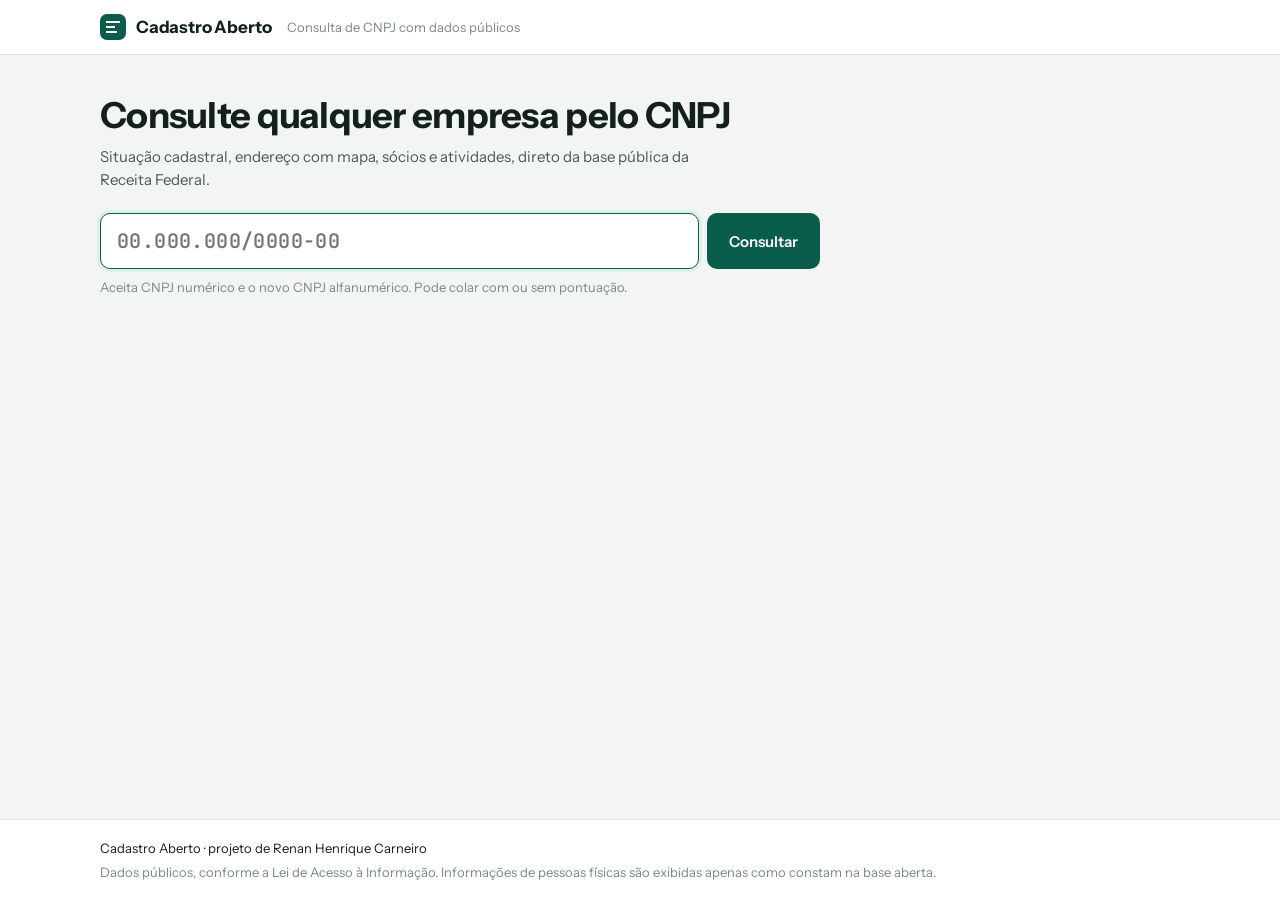
==== index.html @ edea8dd0 "Primeira versão do Cadastro Aberto" ====
<!doctype html>
<html lang="pt-BR">
<head>
  <meta charset="utf-8">
  <meta name="viewport" content="width=device-width, initial-scale=1, viewport-fit=cover">
  <title>Cadastro Aberto</title>
  <meta name="description" content="Consulta gratuita de CNPJ com dados públicos da Receita Federal: situação cadastral, endereço com mapa, sócios, atividades e exportação.">
  <meta name="author" content="Renan Henrique Carneiro">
  <link rel="icon" href="data:image/svg+xml,%3Csvg xmlns='http://www.w3.org/2000/svg' viewBox='0 0 32 32'%3E%3Crect width='32' height='32' rx='7' fill='%230B5D4B'/%3E%3Cpath d='M9 11h14M9 16h9M9 21h11' stroke='%23fff' stroke-width='2.4' stroke-linecap='round'/%3E%3C/svg%3E">
  <link rel="preconnect" href="https://fonts.googleapis.com">
  <link rel="preconnect" href="https://fonts.gstatic.com" crossorigin>
  <link rel="stylesheet" href="https://fonts.googleapis.com/css2?family=Instrument+Sans:wght@400;500;600;700&family=JetBrains+Mono:wght@400;600&display=swap">
  <link rel="stylesheet" href="assets/styles.css">
</head>
<body>
  <header class="topbar">
    <div class="wrap topbar-inner">
      <a class="brand" href="./" aria-label="Cadastro Aberto, início">
        <span class="brand-mark" aria-hidden="true"></span>
        <span class="brand-name">Cadastro Aberto</span>
      </a>
      <span class="brand-tag">Consulta de CNPJ com dados públicos</span>
    </div>
  </header>

  <main class="wrap">
    <section class="search" aria-labelledby="search-title">
      <h1 id="search-title">Consulte qualquer empresa pelo CNPJ</h1>
      <p class="lede">Situação cadastral, endereço com mapa, sócios e atividades, direto da base pública da Receita Federal.</p>

      <form id="form" class="search-form" novalidate>
        <label for="cnpj" class="sr-only">CNPJ</label>
        <input id="cnpj" name="cnpj" inputmode="text" autocomplete="off" spellcheck="false"
               placeholder="00.000.000/0000-00" maxlength="18" aria-describedby="hint">
        <button type="submit" id="btn-buscar">Consultar</button>
      </form>
      <p id="hint" class="hint">Aceita CNPJ numérico e o novo CNPJ alfanumérico. Pode colar com ou sem pontuação.</p>

      <div id="history" class="history" hidden>
        <span class="history-label">Consultas recentes</span>
        <div id="history-list" class="history-list"></div>
      </div>
    </section>

    <div id="status" class="status" role="status" aria-live="polite" hidden></div>

    <article id="result" class="result" hidden>
      <header class="company">
        <div class="company-main">
          <div class="chips">
            <span id="r-situacao" class="chip"></span>
            <span id="r-tipo" class="chip chip-quiet"></span>
            <span id="r-mei" class="chip chip-quiet" hidden>MEI</span>
            <span id="r-simples" class="chip chip-quiet" hidden>Simples Nacional</span>
          </div>
          <h2 id="r-razao" class="company-name"></h2>
          <p id="r-fantasia" class="company-alias"></p>
          <p class="company-cnpj">
            <span id="r-cnpj" class="mono"></span>
            <button type="button" class="link-btn" data-copy="cnpj">Copiar</button>
          </p>
        </div>
        <div class="actions" role="group" aria-label="Exportar">
          <button type="button" id="btn-print" class="btn-ghost">Imprimir cartão</button>
          <button type="button" id="btn-xlsx" class="btn-ghost">Excel</button>
          <button type="button" id="btn-csv" class="btn-ghost">CSV</button>
          <button type="button" id="btn-json" class="btn-ghost">Copiar JSON</button>
        </div>
      </header>

      <div class="grid">
        <section class="panel" aria-labelledby="h-cad">
          <h3 id="h-cad">Dados cadastrais</h3>
          <dl id="r-cadastro" class="facts"></dl>
        </section>

        <section class="panel" aria-labelledby="h-end">
          <h3 id="h-end">Endereço</h3>
          <address id="r-endereco" class="address"></address>
          <div class="map-actions">
            <a id="r-maps" class="btn-small" target="_blank" rel="noopener">Abrir no Google Maps</a>
            <a id="r-rota" class="btn-small" target="_blank" rel="noopener">Traçar rota até aqui</a>
            <button type="button" class="btn-small" data-copy="endereco">Copiar endereço</button>
          </div>
          <div class="map-frame">
            <iframe id="r-mapa" title="Mapa do endereço da empresa" loading="lazy" referrerpolicy="no-referrer-when-downgrade"></iframe>
          </div>
          <h4>Contato</h4>
          <dl id="r-contato" class="facts facts-compact"></dl>
        </section>

        <section class="panel panel-wide" aria-labelledby="h-cnae">
          <h3 id="h-cnae">Atividades econômicas (CNAE)</h3>
          <div id="r-cnae-principal" class="cnae-main"></div>
          <details id="r-cnae-sec-wrap">
            <summary id="r-cnae-sec-title">Atividades secundárias</summary>
            <ul id="r-cnae-sec" class="cnae-list"></ul>
          </details>
        </section>

        <section class="panel panel-wide" aria-labelledby="h-qsa">
          <h3 id="h-qsa">Quadro de sócios e administradores</h3>
          <div class="table-wrap">
            <table class="qsa">
              <thead><tr><th scope="col">Nome</th><th scope="col">Qualificação</th><th scope="col">Entrada</th><th scope="col">Faixa etária</th></tr></thead>
              <tbody id="r-qsa"></tbody>
            </table>
          </div>
          <p id="r-qsa-vazio" class="muted" hidden>Nenhum sócio informado na base pública para este CNPJ.</p>
        </section>
      </div>

      <p class="source">Fonte: dados abertos do CNPJ (Receita Federal), via <span id="r-fonte"></span>. Consultado em <span id="r-quando"></span>.</p>
    </article>
  </main>

  <footer class="footer">
    <div class="wrap footer-inner">
      <span>Cadastro Aberto · projeto de Renan Henrique Carneiro</span>
      <span class="muted">Dados públicos, conforme a Lei de Acesso à Informação. Informações de pessoas físicas são exibidas apenas como constam na base aberta.</span>
    </div>
  </footer>

  <!-- Cartão para impressão (preenchido via JS) -->
  <section id="print-card" class="print-card" aria-hidden="true"></section>

  <script src="assets/vendor/xlsx.full.min.js" defer></script>
  <script src="assets/app.js" defer></script>
</body>
</html>
---- assets/styles.css ----
/* Cadastro Aberto — Renan Henrique Carneiro */
:root {
  --ground: #F3F5F4;
  --surface: #FFFFFF;
  --surface-2: #EEF2F0;
  --ink: #13201C;
  --ink-2: #4A5A55;
  --ink-3: #7A8984;
  --line: #DCE3E0;
  --accent: #0B5D4B;
  --accent-ink: #FFFFFF;
  --accent-soft: #DDEFE8;
  --ok: #1E7D45;       --ok-bg: #E2F3E8;
  --warn: #9A6200;     --warn-bg: #FBF0D9;
  --bad: #B42318;      --bad-bg: #FBE4E1;
  --focus: #2F7DE1;
  --radius: 10px;
  --shadow: 0 1px 2px rgb(19 32 28 / .06), 0 4px 16px rgb(19 32 28 / .05);
  --font: "Instrument Sans", "Segoe UI", system-ui, -apple-system, sans-serif;
  --mono: "JetBrains Mono", ui-monospace, "Cascadia Mono", Consolas, monospace;
  color-scheme: light;
}
@media (prefers-color-scheme: dark) {
  :root:not([data-theme="light"]) {
    --ground: #0E1513; --surface: #151E1B; --surface-2: #1B2622;
    --ink: #E7EEEB; --ink-2: #A9B8B2; --ink-3: #7F8F89; --line: #26332F;
    --accent: #3FB894; --accent-ink: #06231B; --accent-soft: #173A30;
    --ok: #5CCB8A; --ok-bg: #173226; --warn: #E8B04B; --warn-bg: #3A2C12; --bad: #F08A7E; --bad-bg: #3D1C18;
    --shadow: 0 1px 2px rgb(0 0 0 / .4);
    color-scheme: dark;
  }
}
:root[data-theme="dark"] {
  --ground: #0E1513; --surface: #151E1B; --surface-2: #1B2622;
  --ink: #E7EEEB; --ink-2: #A9B8B2; --ink-3: #7F8F89; --line: #26332F;
  --accent: #3FB894; --accent-ink: #06231B; --accent-soft: #173A30;
  --ok: #5CCB8A; --ok-bg: #173226; --warn: #E8B04B; --warn-bg: #3A2C12; --bad: #F08A7E; --bad-bg: #3D1C18;
  --shadow: 0 1px 2px rgb(0 0 0 / .4);
  color-scheme: dark;
}

* { box-sizing: border-box; }
html, body { margin: 0; }
body {
  background: var(--ground);
  color: var(--ink);
  font: 15px/1.55 var(--font);
  -webkit-font-smoothing: antialiased;
  min-height: 100vh;
  display: flex; flex-direction: column;
}
[hidden] { display: none !important; }
.wrap { width: 100%; max-width: 1120px; margin-inline: auto; padding-inline: 20px; }
.mono { font-family: var(--mono); font-variant-numeric: tabular-nums; }
.muted { color: var(--ink-3); }
.sr-only { position: absolute; width: 1px; height: 1px; overflow: hidden; clip: rect(0 0 0 0); white-space: nowrap; }
:focus-visible { outline: 2px solid var(--focus); outline-offset: 2px; border-radius: 4px; }
a { color: var(--accent); }

/* topo */
.topbar { border-bottom: 1px solid var(--line); background: var(--surface); }
.topbar-inner { display: flex; align-items: center; gap: 16px; padding-block: 14px; flex-wrap: wrap; }
.brand { display: flex; align-items: center; gap: 10px; text-decoration: none; color: var(--ink); }
.brand-mark {
  width: 26px; height: 26px; border-radius: 7px; background: var(--accent);
  background-image: linear-gradient(var(--accent-ink), var(--accent-ink)), linear-gradient(var(--accent-ink), var(--accent-ink)), linear-gradient(var(--accent-ink), var(--accent-ink));
  background-size: 14px 2.4px, 9px 2.4px, 11px 2.4px;
  background-position: 6px 7px, 6px 12px, 6px 17px;
  background-repeat: no-repeat;
}
.brand-name { font-weight: 700; letter-spacing: -.01em; font-size: 17px; }
.brand-tag { color: var(--ink-3); font-size: 13px; }

/* busca */
.search { padding-block: 40px 20px; max-width: 720px; }
.search h1 { font-size: clamp(26px, 4vw, 36px); line-height: 1.15; letter-spacing: -.02em; margin: 0 0 8px; text-wrap: balance; }
.lede { color: var(--ink-2); margin: 0 0 22px; max-width: 60ch; }
.search-form { display: flex; gap: 8px; flex-wrap: wrap; }
.search-form input {
  flex: 1 1 260px; min-width: 0;
  font: 600 20px/1 var(--mono); letter-spacing: .02em;
  padding: 14px 16px; border-radius: var(--radius);
  border: 1.5px solid var(--line); background: var(--surface); color: var(--ink);
}
.search-form input:focus { border-color: var(--accent); outline: none; box-shadow: 0 0 0 3px var(--accent-soft); }
.search-form input[aria-invalid="true"] { border-color: var(--bad); }
.search-form button, .btn-ghost, .btn-small {
  font: 600 15px/1 var(--font); cursor: pointer; border-radius: var(--radius);
}
.search-form button {
  padding: 14px 22px; border: 0; background: var(--accent); color: var(--accent-ink);
}
.search-form button:hover { filter: brightness(1.08); }
.search-form button:disabled { opacity: .6; cursor: progress; }
.hint { color: var(--ink-3); font-size: 13px; margin: 8px 0 0; }

.history { margin-top: 18px; display: flex; gap: 10px; align-items: baseline; flex-wrap: wrap; }
.history-label { font-size: 12px; text-transform: uppercase; letter-spacing: .06em; color: var(--ink-3); }
.history-list { display: flex; gap: 6px; flex-wrap: wrap; }
.history-list button {
  border: 1px solid var(--line); background: var(--surface); color: var(--ink-2);
  border-radius: 999px; padding: 5px 12px; font: 500 13px/1.2 var(--font); cursor: pointer;
  max-width: 260px; overflow: hidden; text-overflow: ellipsis; white-space: nowrap;
}
.history-list button:hover { border-color: var(--accent); color: var(--ink); }

/* status */
.status { padding: 14px 16px; border-radius: var(--radius); margin-bottom: 20px; background: var(--surface); border: 1px solid var(--line); }
.status.error { background: var(--bad-bg); border-color: transparent; color: var(--bad); }
.status.loading::before {
  content: ""; display: inline-block; width: 14px; height: 14px; margin-right: 10px; vertical-align: -2px;
  border: 2px solid var(--line); border-top-color: var(--accent); border-radius: 50%; animation: spin .8s linear infinite;
}
@keyframes spin { to { transform: rotate(360deg); } }
@media (prefers-reduced-motion: reduce) { .status.loading::before { animation: none; } }

/* resultado */
.result { padding-bottom: 40px; }
.company {
  display: flex; gap: 20px; justify-content: space-between; align-items: flex-start; flex-wrap: wrap;
  background: var(--surface); border: 1px solid var(--line); border-radius: 14px; padding: 22px 24px; box-shadow: var(--shadow);
}
.company-main { flex: 1 1 420px; min-width: 0; }
.chips { display: flex; gap: 6px; flex-wrap: wrap; margin-bottom: 10px; }
.chip {
  display: inline-flex; align-items: center; gap: 6px;
  font: 600 12px/1 var(--font); letter-spacing: .04em; text-transform: uppercase;
  padding: 6px 10px; border-radius: 999px; background: var(--surface-2); color: var(--ink-2);
}
.chip.ok { background: var(--ok-bg); color: var(--ok); }
.chip.warn { background: var(--warn-bg); color: var(--warn); }
.chip.bad { background: var(--bad-bg); color: var(--bad); }
.chip.ok::before, .chip.warn::before, .chip.bad::before { content: ""; width: 7px; height: 7px; border-radius: 50%; background: currentColor; }
.company-name { font-size: clamp(20px, 3vw, 28px); line-height: 1.2; margin: 0; letter-spacing: -.015em; text-wrap: balance; overflow-wrap: anywhere; }
.company-alias { color: var(--ink-2); margin: 4px 0 0; }
.company-cnpj { margin: 10px 0 0; display: flex; gap: 10px; align-items: center; flex-wrap: wrap; font-size: 16px; }
.link-btn { border: 0; background: none; color: var(--accent); font: 600 13px var(--font); cursor: pointer; padding: 2px 4px; }
.actions { display: flex; gap: 8px; flex-wrap: wrap; }
.btn-ghost { padding: 10px 14px; border: 1px solid var(--line); background: var(--surface); color: var(--ink); font-size: 14px; }
.btn-ghost:hover, .btn-small:hover { border-color: var(--accent); }

.grid { display: grid; grid-template-columns: repeat(2, minmax(0, 1fr)); gap: 16px; margin-top: 16px; align-items: start; }
.panel { background: var(--surface); border: 1px solid var(--line); border-radius: 14px; padding: 20px 22px; min-width: 0; }
.panel-wide { grid-column: 1 / -1; }
.panel h3 { font-size: 13px; text-transform: uppercase; letter-spacing: .07em; color: var(--ink-3); margin: 0 0 14px; font-weight: 600; }
.panel h4 { font-size: 13px; text-transform: uppercase; letter-spacing: .07em; color: var(--ink-3); margin: 20px 0 10px; font-weight: 600; }

.facts { display: grid; grid-template-columns: minmax(120px, 38%) 1fr; gap: 10px 16px; margin: 0; }
.facts dt { color: var(--ink-3); font-size: 13.5px; }
.facts dd { margin: 0; font-weight: 500; overflow-wrap: anywhere; }
.facts dd small { color: var(--ink-3); font-weight: 400; }
.facts-compact { gap: 6px 16px; }

.address { font-style: normal; font-size: 16px; line-height: 1.5; margin-bottom: 12px; }
.map-actions { display: flex; gap: 8px; flex-wrap: wrap; margin-bottom: 12px; }
.btn-small {
  display: inline-flex; align-items: center; padding: 8px 12px; font-size: 13px;
  border: 1px solid var(--line); background: var(--surface-2); color: var(--ink); text-decoration: none;
}
.map-frame { border-radius: var(--radius); overflow: hidden; border: 1px solid var(--line); aspect-ratio: 16 / 10; max-width: 100%; background: var(--surface-2); }
.map-frame iframe { width: 100%; height: 100%; border: 0; display: block; }

.cnae-main { display: flex; gap: 14px; align-items: baseline; padding: 12px 14px; background: var(--accent-soft); border-radius: var(--radius); margin-bottom: 12px; }
.cnae-code { font-family: var(--mono); font-weight: 600; white-space: nowrap; color: var(--accent); }
details summary { cursor: pointer; font-weight: 600; padding: 6px 0; color: var(--ink-2); }
.cnae-list { list-style: none; margin: 6px 0 0; padding: 0; columns: 2; column-gap: 28px; }
.cnae-list li { break-inside: avoid; display: flex; gap: 12px; padding: 7px 0; border-bottom: 1px solid var(--line); font-size: 14px; }
.cnae-list .cnae-code { color: var(--ink-2); font-weight: 400; font-size: 13px; }

.table-wrap { overflow-x: auto; }
.qsa { width: 100%; border-collapse: collapse; font-size: 14px; }
.qsa th { text-align: left; font-size: 12px; text-transform: uppercase; letter-spacing: .05em; color: var(--ink-3); font-weight: 600; padding: 8px 10px; border-bottom: 1px solid var(--line); }
.qsa td { padding: 10px; border-bottom: 1px solid var(--line); vertical-align: top; }
.qsa td:first-child { font-weight: 600; }

.source { color: var(--ink-3); font-size: 13px; margin-top: 18px; }
.footer { margin-top: auto; border-top: 1px solid var(--line); background: var(--surface); }
.footer-inner { display: flex; flex-direction: column; gap: 4px; padding-block: 18px; font-size: 13px; }

.toast {
  position: fixed; left: 50%; bottom: calc(24px + env(safe-area-inset-bottom, 0px)); transform: translateX(-50%);
  background: var(--ink); color: var(--ground); padding: 10px 16px; border-radius: 999px; font-size: 14px; box-shadow: var(--shadow); z-index: 10;
}

@media (max-width: 760px) {
  .grid { grid-template-columns: 1fr; }
  .cnae-list { columns: 1; }
  .company { padding: 18px; }
  .panel { padding: 16px; }
  .facts { grid-template-columns: 1fr; gap: 2px 0; }
  .facts dd { margin-bottom: 10px; }
  .brand-tag { display: none; }
}

/* ---------- Cartão para impressão ---------- */
.print-card { display: none; }
@media print {
  @page { size: A4; margin: 14mm; }
  body > *:not(.print-card) { display: none !important; }
  .print-card { display: block !important; color: #000; font: 11pt/1.4 var(--font); }
  .pc-head { display: flex; justify-content: space-between; align-items: flex-end; border-bottom: 2px solid #000; padding-bottom: 6px; margin-bottom: 10px; }
  .pc-head h1 { font-size: 14pt; margin: 0; }
  .pc-head span { font-size: 9pt; }
  .pc-grid { display: grid; grid-template-columns: 1fr 1fr; border: 1px solid #000; }
  .pc-cell { border: .5px solid #000; padding: 5px 8px; }
  .pc-cell.full { grid-column: 1 / -1; }
  .pc-cell b { display: block; font-size: 7.5pt; text-transform: uppercase; letter-spacing: .05em; font-weight: 600; }
  .pc-cell span { font-size: 10.5pt; }
  .pc-foot { margin-top: 10px; font-size: 8.5pt; }
  .pc-qsa { width: 100%; border-collapse: collapse; margin-top: 10px; font-size: 9.5pt; }
  .pc-qsa th, .pc-qsa td { border: .5px solid #000; padding: 4px 6px; text-align: left; }
}
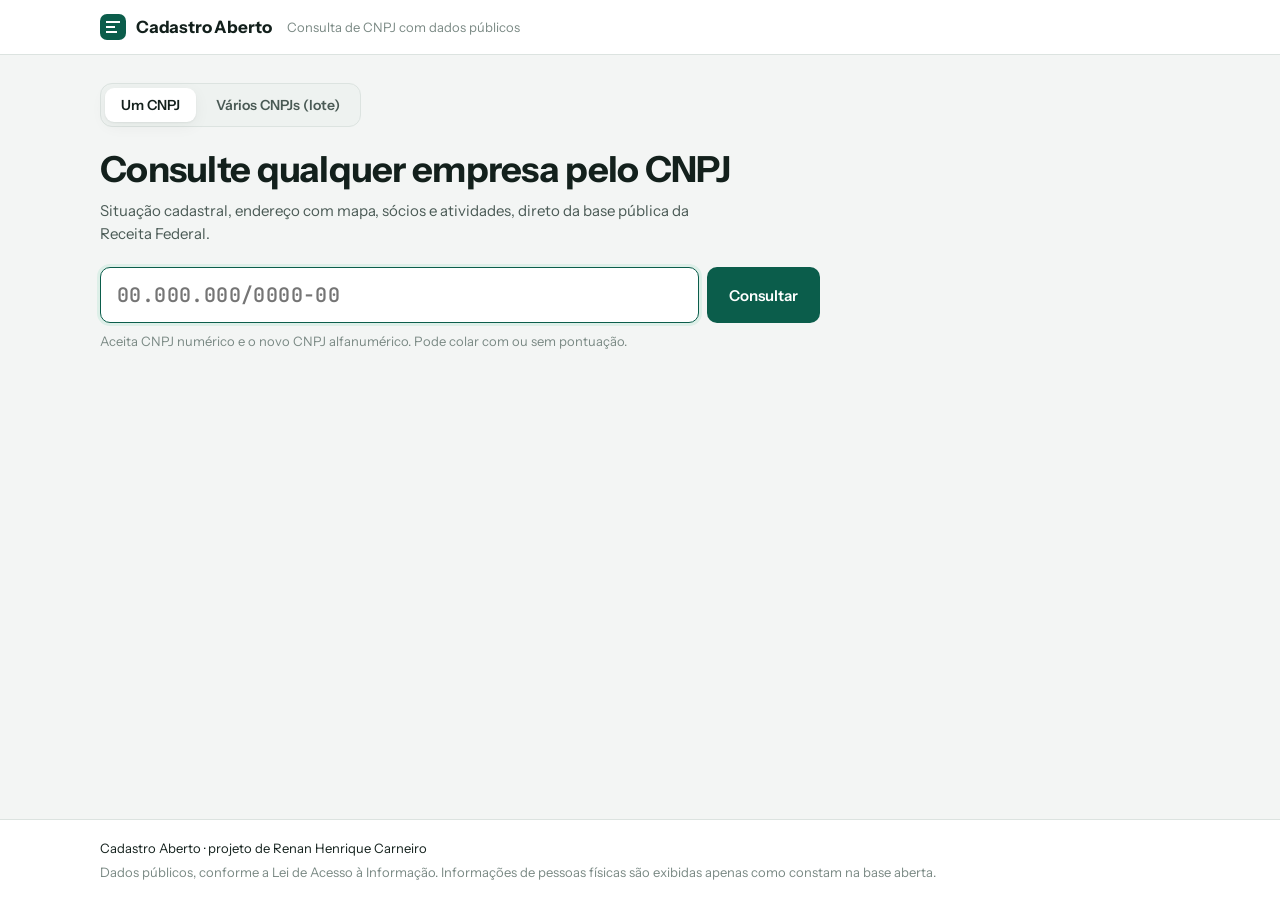
==== commit 2683f279: "Add files via upload" ====
--- a/index.html
+++ b/index.html
@@ -24,6 +24,12 @@
   </header>
 
   <main class="wrap">
+    <nav class="modes" role="tablist" aria-label="Tipo de consulta">
+      <button type="button" role="tab" id="tab-unica" aria-selected="true" aria-controls="modo-unica">Um CNPJ</button>
+      <button type="button" role="tab" id="tab-lote" aria-selected="false" aria-controls="modo-lote">Vários CNPJs (lote)</button>
+    </nav>
+
+    <div id="modo-unica" role="tabpanel" aria-labelledby="tab-unica">
     <section class="search" aria-labelledby="search-title">
       <h1 id="search-title">Consulte qualquer empresa pelo CNPJ</h1>
       <p class="lede">Situação cadastral, endereço com mapa, sócios e atividades, direto da base pública da Receita Federal.</p>
@@ -112,6 +118,51 @@
 
       <p class="source">Fonte: dados abertos do CNPJ (Receita Federal), via <span id="r-fonte"></span>. Consultado em <span id="r-quando"></span>.</p>
     </article>
+    </div>
+
+    <div id="modo-lote" role="tabpanel" aria-labelledby="tab-lote" hidden>
+      <section class="search" aria-labelledby="lote-title">
+        <h1 id="lote-title">Consulte uma lista de CNPJs de uma vez</h1>
+        <p class="lede">Cole os CNPJs ou importe uma planilha. O site consulta um por um e monta uma tabela para exportar em Excel.</p>
+
+        <div class="lote-entrada">
+          <label for="lote-texto" class="lote-label">Cole os CNPJs (um por linha, ou separados por vírgula, espaço ou ponto e vírgula)</label>
+          <textarea id="lote-texto" rows="7" spellcheck="false" placeholder="11.222.333/0001-81&#10;02542939000103&#10;..."></textarea>
+          <div class="lote-arquivo">
+            <label for="lote-file" class="btn-small">Importar Excel, CSV ou TXT</label>
+            <input type="file" id="lote-file" accept=".xlsx,.xls,.csv,.txt" class="sr-only">
+            <span id="lote-file-nome" class="muted"></span>
+          </div>
+          <p id="lote-resumo" class="hint">Nenhum CNPJ identificado ainda.</p>
+          <div class="lote-botoes">
+            <button type="button" id="lote-iniciar" class="btn-primary" disabled>Consultar lista</button>
+            <button type="button" id="lote-pausar" class="btn-ghost" hidden>Pausar</button>
+            <button type="button" id="lote-cancelar" class="btn-ghost" hidden>Cancelar</button>
+          </div>
+        </div>
+      </section>
+
+      <section id="lote-painel" class="lote-painel" hidden aria-live="polite">
+        <div class="lote-topo">
+          <div>
+            <div id="lote-progresso-txt" class="lote-progresso-txt"></div>
+            <div class="barra" aria-hidden="true"><span id="lote-barra"></span></div>
+            <div id="lote-contagem" class="chips lote-contagem"></div>
+          </div>
+          <div class="actions" role="group" aria-label="Exportar lote">
+            <button type="button" id="lote-xlsx" class="btn-ghost" disabled>Excel</button>
+            <button type="button" id="lote-csv" class="btn-ghost" disabled>CSV</button>
+          </div>
+        </div>
+        <div class="table-wrap">
+          <table class="qsa lote-tabela">
+            <thead><tr><th scope="col">#</th><th scope="col">CNPJ</th><th scope="col">Razão social</th><th scope="col">Situação</th><th scope="col">Cidade/UF</th><th scope="col">Atividade principal</th><th scope="col">Telefone</th></tr></thead>
+            <tbody id="lote-linhas"></tbody>
+          </table>
+        </div>
+        <p class="hint">Clique numa linha para ver a ficha completa da empresa.</p>
+      </section>
+    </div>
   </main>
 
   <footer class="footer">
--- a/assets/styles.css
+++ b/assets/styles.css
@@ -210,3 +210,40 @@
   .pc-qsa { width: 100%; border-collapse: collapse; margin-top: 10px; font-size: 9.5pt; }
   .pc-qsa th, .pc-qsa td { border: .5px solid #000; padding: 4px 6px; text-align: left; }
 }
+
+/* ---------- modos (única / lote) ---------- */
+.modes { display: inline-flex; gap: 4px; padding: 4px; margin-top: 28px; background: var(--surface-2); border: 1px solid var(--line); border-radius: 12px; }
+.modes button { border: 0; background: transparent; color: var(--ink-2); font: 600 14px/1 var(--font); padding: 10px 16px; border-radius: 9px; cursor: pointer; }
+.modes button[aria-selected="true"] { background: var(--surface); color: var(--ink); box-shadow: var(--shadow); }
+.modes + div .search, #modo-lote .search { padding-top: 22px; }
+
+/* ---------- lote ---------- */
+.lote-entrada { display: flex; flex-direction: column; gap: 10px; }
+.lote-label { font-size: 13.5px; color: var(--ink-2); }
+.lote-entrada textarea {
+  width: 100%; min-height: 150px; resize: vertical; padding: 12px 14px;
+  font: 400 15px/1.5 var(--mono); color: var(--ink); background: var(--surface);
+  border: 1.5px solid var(--line); border-radius: var(--radius);
+}
+.lote-entrada textarea:focus { border-color: var(--accent); outline: none; box-shadow: 0 0 0 3px var(--accent-soft); }
+.lote-arquivo { display: flex; gap: 10px; align-items: center; flex-wrap: wrap; font-size: 13px; }
+.lote-arquivo label { cursor: pointer; }
+.lote-botoes { display: flex; gap: 8px; flex-wrap: wrap; }
+.btn-primary { font: 600 15px/1 var(--font); padding: 13px 20px; border: 0; border-radius: var(--radius); background: var(--accent); color: var(--accent-ink); cursor: pointer; }
+.btn-primary:disabled { opacity: .5; cursor: not-allowed; }
+.lote-painel { background: var(--surface); border: 1px solid var(--line); border-radius: 14px; padding: 20px 22px; margin-bottom: 40px; }
+.lote-topo { display: flex; gap: 16px; justify-content: space-between; align-items: flex-start; flex-wrap: wrap; margin-bottom: 14px; }
+.lote-topo > div:first-child { flex: 1 1 360px; min-width: 0; }
+.lote-progresso-txt { font-weight: 600; margin-bottom: 8px; }
+.barra { height: 8px; background: var(--surface-2); border-radius: 99px; overflow: hidden; }
+.barra span { display: block; height: 100%; width: 0; background: var(--accent); border-radius: 99px; transition: width .25s ease; }
+.lote-contagem { margin: 12px 0 0; }
+.lote-tabela td { white-space: nowrap; }
+.lote-tabela td:nth-child(3), .lote-tabela td:nth-child(6) { white-space: normal; min-width: 200px; }
+.lote-tabela td:first-child { color: var(--ink-3); font-weight: 400; }
+.lote-tabela tbody tr.ok { cursor: pointer; }
+.lote-tabela tbody tr.ok:hover { background: var(--surface-2); }
+.lote-tabela tbody tr.pendente td { color: var(--ink-3); }
+.lote-tabela .erro { color: var(--bad); font-weight: 500; }
+@media (prefers-reduced-motion: reduce) { .barra span { transition: none; } }
+@media print { .modes, #modo-lote { display: none !important; } }
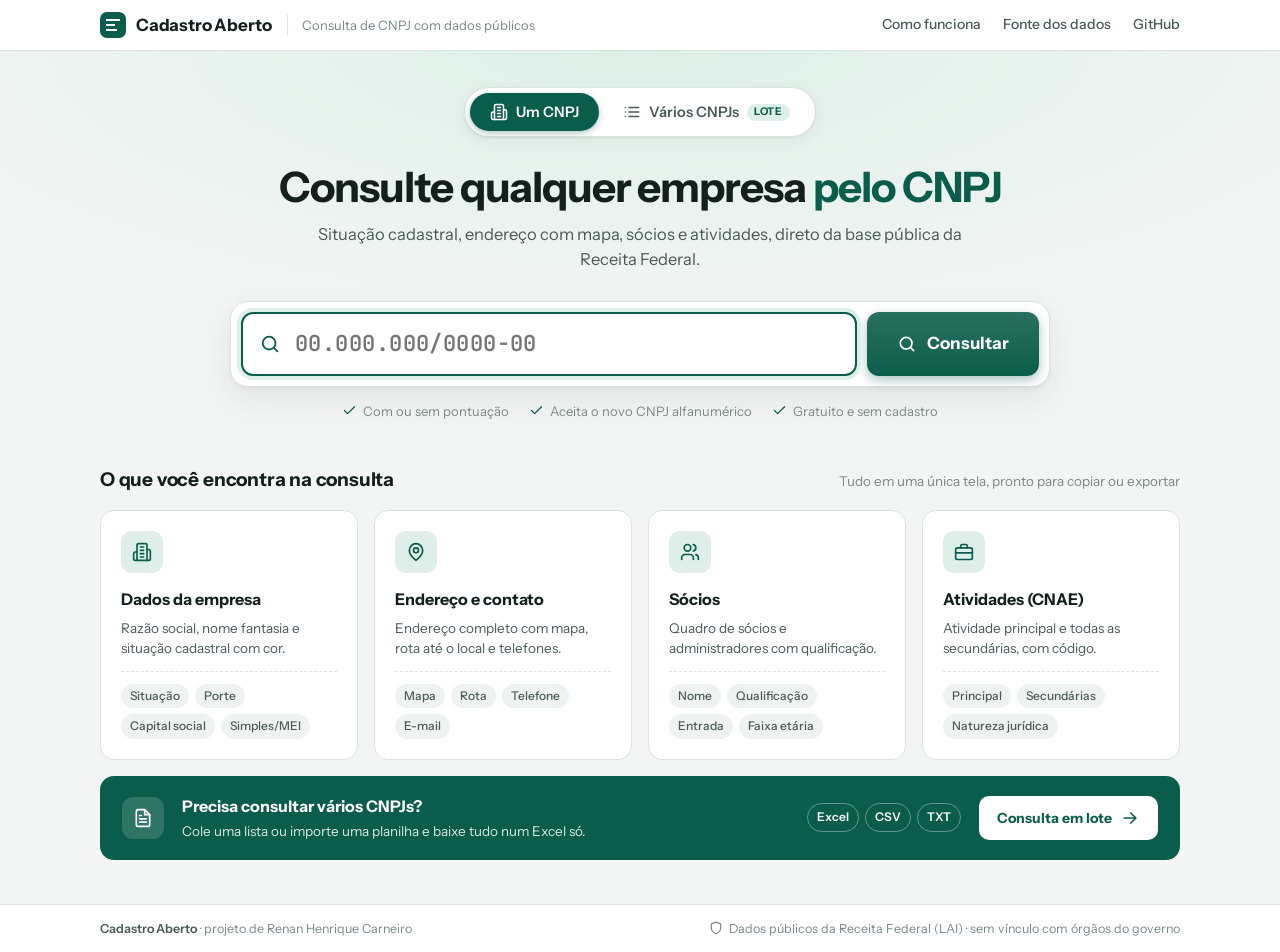
==== commit c6f7e15d: "Update V0.3" ====
--- a/index.html
+++ b/index.html
@@ -20,31 +20,81 @@
         <span class="brand-name">Cadastro Aberto</span>
       </a>
       <span class="brand-tag">Consulta de CNPJ com dados públicos</span>
+      <nav class="topnav" aria-label="Links">
+        <a href="#recursos">Como funciona</a>
+        <a href="https://github.com/rhcarneiro01-source/cadastro-aberto#de-onde-vêm-os-dados" target="_blank" rel="noopener">Fonte dos dados</a>
+        <a href="https://github.com/rhcarneiro01-source/cadastro-aberto" target="_blank" rel="noopener">GitHub</a>
+      </nav>
     </div>
   </header>
 
   <main class="wrap">
     <nav class="modes" role="tablist" aria-label="Tipo de consulta">
-      <button type="button" role="tab" id="tab-unica" aria-selected="true" aria-controls="modo-unica">Um CNPJ</button>
-      <button type="button" role="tab" id="tab-lote" aria-selected="false" aria-controls="modo-lote">Vários CNPJs (lote)</button>
+      <button type="button" role="tab" id="tab-unica" aria-selected="true" aria-controls="modo-unica"><svg class="i" viewBox="0 0 24 24" aria-hidden="true"><path d="M6 22V4a2 2 0 0 1 2-2h8a2 2 0 0 1 2 2v18Z"/><path d="M6 12H4a2 2 0 0 0-2 2v6a2 2 0 0 0 2 2h2M18 9h2a2 2 0 0 1 2 2v9a2 2 0 0 1-2 2h-2M10 6h4M10 10h4M10 14h4M10 18h4"/></svg>Um CNPJ</button>
+      <button type="button" role="tab" id="tab-lote" aria-selected="false" aria-controls="modo-lote"><svg class="i" viewBox="0 0 24 24" aria-hidden="true"><path d="M8 6h13M8 12h13M8 18h13M3 6h.01M3 12h.01M3 18h.01"/></svg>Vários CNPJs <span class="tab-badge">Lote</span></button>
     </nav>
 
     <div id="modo-unica" role="tabpanel" aria-labelledby="tab-unica">
     <section class="search" aria-labelledby="search-title">
-      <h1 id="search-title">Consulte qualquer empresa pelo CNPJ</h1>
+      <h1 id="search-title">Consulte qualquer empresa <em>pelo CNPJ</em></h1>
       <p class="lede">Situação cadastral, endereço com mapa, sócios e atividades, direto da base pública da Receita Federal.</p>
 
       <form id="form" class="search-form" novalidate>
         <label for="cnpj" class="sr-only">CNPJ</label>
+        <div class="search-field">
+        <svg class="i" viewBox="0 0 24 24" aria-hidden="true"><circle cx="11" cy="11" r="7"/><path d="m20 20-3.5-3.5"/></svg>
         <input id="cnpj" name="cnpj" inputmode="text" autocomplete="off" spellcheck="false"
                placeholder="00.000.000/0000-00" maxlength="18" aria-describedby="hint">
-        <button type="submit" id="btn-buscar">Consultar</button>
+        </div>
+        <button type="submit" id="btn-buscar"><svg class="i" viewBox="0 0 24 24" aria-hidden="true"><circle cx="11" cy="11" r="7"/><path d="m20 20-3.5-3.5"/></svg><span>Consultar</span></button>
       </form>
-      <p id="hint" class="hint">Aceita CNPJ numérico e o novo CNPJ alfanumérico. Pode colar com ou sem pontuação.</p>
+      <p id="hint" class="hints"><span><svg class="i" viewBox="0 0 24 24" aria-hidden="true"><path d="M20 6 9 17l-5-5"/></svg>Com ou sem pontuação</span><span><svg class="i" viewBox="0 0 24 24" aria-hidden="true"><path d="M20 6 9 17l-5-5"/></svg>Aceita o novo CNPJ alfanumérico</span><span><svg class="i" viewBox="0 0 24 24" aria-hidden="true"><path d="M20 6 9 17l-5-5"/></svg>Gratuito e sem cadastro</span></p>
 
       <div id="history" class="history" hidden>
-        <span class="history-label">Consultas recentes</span>
+        <span class="history-label">Recentes</span>
         <div id="history-list" class="history-list"></div>
+      </div>
+    </section>
+
+    <section id="recursos" class="recursos" aria-labelledby="recursos-title">
+      <div class="sec-head">
+        <h2 id="recursos-title">O que você encontra na consulta</h2>
+        <p>Tudo em uma única tela, pronto para copiar ou exportar</p>
+      </div>
+      <div class="feat-grid">
+        <div class="feat">
+          <div class="feat-ic"><svg class="i" viewBox="0 0 24 24" aria-hidden="true"><path d="M6 22V4a2 2 0 0 1 2-2h8a2 2 0 0 1 2 2v18Z"/><path d="M6 12H4a2 2 0 0 0-2 2v6a2 2 0 0 0 2 2h2M18 9h2a2 2 0 0 1 2 2v9a2 2 0 0 1-2 2h-2M10 6h4M10 10h4M10 14h4M10 18h4"/></svg></div>
+          <h3>Dados da empresa</h3>
+          <p>Razão social, nome fantasia e situação cadastral com cor.</p>
+          <ul><li>Situação</li><li>Porte</li><li>Capital social</li><li>Simples/MEI</li></ul>
+        </div>
+        <div class="feat">
+          <div class="feat-ic"><svg class="i" viewBox="0 0 24 24" aria-hidden="true"><path d="M20 10c0 6-8 12-8 12s-8-6-8-12a8 8 0 0 1 16 0Z"/><circle cx="12" cy="10" r="3"/></svg></div>
+          <h3>Endereço e contato</h3>
+          <p>Endereço completo com mapa, rota até o local e telefones.</p>
+          <ul><li>Mapa</li><li>Rota</li><li>Telefone</li><li>E-mail</li></ul>
+        </div>
+        <div class="feat">
+          <div class="feat-ic"><svg class="i" viewBox="0 0 24 24" aria-hidden="true"><path d="M16 21v-2a4 4 0 0 0-4-4H6a4 4 0 0 0-4 4v2"/><circle cx="9" cy="7" r="4"/><path d="M22 21v-2a4 4 0 0 0-3-3.87M16 3.13a4 4 0 0 1 0 7.75"/></svg></div>
+          <h3>Sócios</h3>
+          <p>Quadro de sócios e administradores com qualificação.</p>
+          <ul><li>Nome</li><li>Qualificação</li><li>Entrada</li><li>Faixa etária</li></ul>
+        </div>
+        <div class="feat">
+          <div class="feat-ic"><svg class="i" viewBox="0 0 24 24" aria-hidden="true"><rect x="2" y="7" width="20" height="14" rx="2"/><path d="M16 7V5a2 2 0 0 0-2-2h-4a2 2 0 0 0-2 2v2M2 13h20"/></svg></div>
+          <h3>Atividades (CNAE)</h3>
+          <p>Atividade principal e todas as secundárias, com código.</p>
+          <ul><li>Principal</li><li>Secundárias</li><li>Natureza jurídica</li></ul>
+        </div>
+      </div>
+      <div class="lote-cta">
+        <div class="feat-ic"><svg class="i" viewBox="0 0 24 24" aria-hidden="true"><path d="M14 2H6a2 2 0 0 0-2 2v16a2 2 0 0 0 2 2h12a2 2 0 0 0 2-2V8Z"/><path d="M14 2v6h6M8 13h8M8 17h8M8 9h2"/></svg></div>
+        <div class="lote-cta-txt">
+          <h3>Precisa consultar vários CNPJs?</h3>
+          <p>Cole uma lista ou importe uma planilha e baixe tudo num Excel só.</p>
+        </div>
+        <div class="lote-cta-fmt" aria-label="Formatos aceitos"><span>Excel</span><span>CSV</span><span>TXT</span></div>
+        <button type="button" id="ir-lote">Consulta em lote <svg class="i" viewBox="0 0 24 24" aria-hidden="true"><path d="M5 12h14M13 6l6 6-6 6"/></svg></button>
       </div>
     </section>
 
@@ -129,13 +179,13 @@
           <label for="lote-texto" class="lote-label">Cole os CNPJs (um por linha, ou separados por vírgula, espaço ou ponto e vírgula)</label>
           <textarea id="lote-texto" rows="7" spellcheck="false" placeholder="11.222.333/0001-81&#10;02542939000103&#10;..."></textarea>
           <div class="lote-arquivo">
-            <label for="lote-file" class="btn-small">Importar Excel, CSV ou TXT</label>
+            <label for="lote-file" class="btn-small"><svg class="i" viewBox="0 0 24 24" aria-hidden="true"><path d="M21 15v4a2 2 0 0 1-2 2H5a2 2 0 0 1-2-2v-4M17 8l-5-5-5 5M12 3v12"/></svg>Importar Excel, CSV ou TXT</label>
             <input type="file" id="lote-file" accept=".xlsx,.xls,.csv,.txt" class="sr-only">
             <span id="lote-file-nome" class="muted"></span>
           </div>
           <p id="lote-resumo" class="hint">Nenhum CNPJ identificado ainda.</p>
           <div class="lote-botoes">
-            <button type="button" id="lote-iniciar" class="btn-primary" disabled>Consultar lista</button>
+            <button type="button" id="lote-iniciar" class="btn-primary" disabled><svg class="i" viewBox="0 0 24 24" aria-hidden="true"><circle cx="11" cy="11" r="7"/><path d="m20 20-3.5-3.5"/></svg>Consultar lista</button>
             <button type="button" id="lote-pausar" class="btn-ghost" hidden>Pausar</button>
             <button type="button" id="lote-cancelar" class="btn-ghost" hidden>Cancelar</button>
           </div>
@@ -167,8 +217,8 @@
 
   <footer class="footer">
     <div class="wrap footer-inner">
-      <span>Cadastro Aberto · projeto de Renan Henrique Carneiro</span>
-      <span class="muted">Dados públicos, conforme a Lei de Acesso à Informação. Informações de pessoas físicas são exibidas apenas como constam na base aberta.</span>
+      <span><b>Cadastro Aberto</b> · projeto de Renan Henrique Carneiro</span>
+      <span class="footer-note" title="Informações de pessoas físicas são exibidas apenas como constam na base aberta."><svg class="i" viewBox="0 0 24 24" aria-hidden="true"><path d="M12 22s8-4 8-10V5l-8-3-8 3v7c0 6 8 10 8 10Z"/></svg>Dados públicos da Receita Federal (LAI) · sem vínculo com órgãos do governo</span>
     </div>
   </footer>
 
--- a/assets/styles.css
+++ b/assets/styles.css
@@ -247,3 +247,137 @@
 .lote-tabela .erro { color: var(--bad); font-weight: 500; }
 @media (prefers-reduced-motion: reduce) { .barra span { transition: none; } }
 @media print { .modes, #modo-lote { display: none !important; } }
+
+/* ======================================================================
+   Tela inicial: destaque na busca, abas com ícones, resumo dos recursos
+   ====================================================================== */
+svg.i { width: 20px; height: 20px; flex: none; fill: none; stroke: currentColor; stroke-width: 2; stroke-linecap: round; stroke-linejoin: round; }
+
+body {
+  background:
+    radial-gradient(1200px 420px at 50% 40px, var(--accent-soft), transparent 70%) no-repeat,
+    var(--ground);
+}
+
+/* topo */
+.topbar-inner { padding-block: 12px; }
+.brand-tag { padding-left: 14px; border-left: 1px solid var(--line); }
+.topnav { margin-left: auto; display: flex; gap: 22px; font-size: 14px; font-weight: 500; }
+.topnav a { color: var(--ink-2); text-decoration: none; }
+.topnav a:hover { color: var(--accent); }
+
+/* abas */
+.modes {
+  display: flex; width: fit-content; margin: 36px auto 0; gap: 4px; padding: 5px;
+  background: var(--surface); border-radius: 999px; box-shadow: var(--shadow);
+}
+.modes button { display: inline-flex; align-items: center; gap: 8px; font-size: 14.5px; padding: 10px 20px; border-radius: 999px; }
+.modes button svg.i { width: 18px; height: 18px; }
+.modes button:hover { color: var(--ink); }
+.modes button[aria-selected="true"] {
+  background: var(--accent); color: var(--accent-ink);
+  box-shadow: 0 2px 6px color-mix(in srgb, var(--accent) 35%, transparent);
+}
+.tab-badge {
+  font-size: 10.5px; font-weight: 700; letter-spacing: .05em; text-transform: uppercase;
+  background: var(--accent-soft); color: var(--accent); padding: 3px 7px; border-radius: 999px;
+}
+.modes button[aria-selected="true"] .tab-badge { background: color-mix(in srgb, var(--accent-ink) 20%, transparent); color: var(--accent-ink); }
+
+/* bloco de busca centralizado */
+.search { max-width: 820px; margin-inline: auto; text-align: center; padding-block: 26px 24px; }
+.modes + div .search, #modo-lote .search { padding-top: 26px; }
+.search h1 { font-size: clamp(28px, 4.2vw, 42px); letter-spacing: -.025em; margin-bottom: 10px; }
+.search h1 em { font-style: normal; color: var(--accent); }
+.lede { font-size: 16.5px; margin: 0 auto 28px; }
+
+.search-form {
+  flex-wrap: nowrap; gap: 10px; padding: 10px; text-align: left;
+  background: var(--surface); border: 1px solid var(--line); border-radius: 18px;
+  box-shadow: 0 2px 4px rgb(19 32 28 / .04), 0 12px 32px rgb(19 32 28 / .08);
+}
+.search-field { position: relative; flex: 1 1 auto; min-width: 0; display: flex; }
+.search-field svg.i { position: absolute; left: 18px; top: 50%; transform: translateY(-50%); width: 22px; height: 22px; color: var(--accent); pointer-events: none; }
+.search-form input { flex: 1; width: 100%; height: 64px; padding: 0 18px 0 52px; font-size: 22px; border: 2px solid var(--line); border-radius: 12px; }
+.search-form input:focus { box-shadow: 0 0 0 4px var(--accent-soft); }
+.search-form button {
+  display: inline-flex; align-items: center; justify-content: center; gap: 10px;
+  height: 64px; padding: 0 30px; font-size: 17px; font-weight: 700; border-radius: 12px;
+  background: linear-gradient(180deg, color-mix(in srgb, var(--accent) 88%, #fff), var(--accent));
+  box-shadow: 0 4px 12px color-mix(in srgb, var(--accent) 35%, transparent);
+}
+
+.hints { display: flex; gap: 8px 20px; justify-content: center; flex-wrap: wrap; margin: 14px 0 0; color: var(--ink-3); font-size: 13px; }
+.hints span { display: inline-flex; align-items: center; gap: 6px; }
+.hints svg.i { width: 15px; height: 15px; color: var(--accent); }
+
+.history { justify-content: center; align-items: center; margin-top: 16px; }
+.history-label { font-weight: 600; }
+.history-list { justify-content: center; }
+.history-list button { display: inline-flex; align-items: center; gap: 6px; }
+.history-list button::before {
+  content: ""; width: 14px; height: 14px; flex: none; background: currentColor; opacity: .7;
+  -webkit-mask: url("data:image/svg+xml,%3Csvg xmlns='http://www.w3.org/2000/svg' viewBox='0 0 24 24' fill='none' stroke='%23000' stroke-width='2' stroke-linecap='round'%3E%3Ccircle cx='12' cy='12' r='9'/%3E%3Cpath d='M12 7v5l3 2'/%3E%3C/svg%3E") center / contain no-repeat;
+          mask: url("data:image/svg+xml,%3Csvg xmlns='http://www.w3.org/2000/svg' viewBox='0 0 24 24' fill='none' stroke='%23000' stroke-width='2' stroke-linecap='round'%3E%3Ccircle cx='12' cy='12' r='9'/%3E%3Cpath d='M12 7v5l3 2'/%3E%3C/svg%3E") center / contain no-repeat;
+}
+
+/* resumo dos recursos (some quando há um resultado na tela) */
+.recursos { padding: 20px 0 44px; scroll-margin-top: 16px; }
+#modo-unica:has(#result:not([hidden])) .recursos { display: none; }
+.sec-head { display: flex; align-items: baseline; justify-content: space-between; gap: 6px 16px; flex-wrap: wrap; margin-bottom: 16px; }
+.sec-head h2 { font-size: 19px; letter-spacing: -.01em; margin: 0; }
+.sec-head p { margin: 0; color: var(--ink-3); font-size: 13.5px; }
+.feat-grid { display: grid; grid-template-columns: repeat(4, minmax(0, 1fr)); gap: 16px; }
+.feat { background: var(--surface); border: 1px solid var(--line); border-radius: 14px; padding: 20px; }
+.feat-ic { width: 42px; height: 42px; flex: none; border-radius: 11px; background: var(--accent-soft); color: var(--accent); display: grid; place-items: center; margin-bottom: 14px; }
+.feat h3 { font-size: 16px; margin: 0 0 6px; }
+.feat p { margin: 0 0 12px; color: var(--ink-2); font-size: 13.5px; line-height: 1.5; }
+.feat ul { list-style: none; margin: 0; padding: 12px 0 0; border-top: 1px dashed var(--line); display: flex; flex-wrap: wrap; gap: 6px; }
+.feat li { font-size: 12px; font-weight: 500; background: var(--surface-2); color: var(--ink-2); padding: 3px 9px; border-radius: 999px; }
+
+.lote-cta { margin-top: 16px; display: flex; align-items: center; gap: 18px; flex-wrap: wrap; background: var(--accent); color: var(--accent-ink); border-radius: 14px; padding: 18px 22px; }
+.lote-cta .feat-ic { margin: 0; background: color-mix(in srgb, var(--accent-ink) 15%, transparent); color: var(--accent-ink); }
+.lote-cta-txt { flex: 1 1 260px; }
+.lote-cta h3 { margin: 0; font-size: 16px; }
+.lote-cta p { margin: 2px 0 0; font-size: 13.5px; opacity: .85; }
+.lote-cta-fmt { display: flex; gap: 6px; }
+.lote-cta-fmt span { font-size: 12px; font-weight: 600; border: 1px solid color-mix(in srgb, var(--accent-ink) 35%, transparent); padding: 4px 9px; border-radius: 999px; }
+#ir-lote {
+  display: inline-flex; align-items: center; gap: 8px; border: 0; cursor: pointer;
+  background: var(--accent-ink); color: var(--accent); font: 700 14px/1 var(--font); padding: 12px 18px; border-radius: 10px;
+}
+#ir-lote:hover { filter: brightness(.96); }
+
+/* aba de lote no mesmo padrão */
+.lote-entrada {
+  text-align: left; background: var(--surface); border: 1px solid var(--line); border-radius: 18px;
+  padding: 20px; box-shadow: 0 2px 4px rgb(19 32 28 / .04), 0 12px 32px rgb(19 32 28 / .08);
+}
+.lote-botoes { justify-content: flex-end; }
+.btn-primary, .btn-small { display: inline-flex; align-items: center; gap: 8px; }
+.btn-primary svg.i { width: 18px; height: 18px; }
+.btn-small svg.i { width: 16px; height: 16px; color: var(--accent); }
+
+/* rodapé compacto */
+.footer-inner { flex-direction: row; align-items: center; justify-content: space-between; gap: 6px 16px; flex-wrap: wrap; padding-block: 14px; font-size: 12.5px; color: var(--ink-3); }
+.footer-inner b { color: var(--ink-2); font-weight: 600; }
+.footer-note { display: inline-flex; align-items: center; gap: 6px; }
+.footer-note svg.i { width: 14px; height: 14px; }
+
+@media (max-width: 900px) {
+  .feat-grid { grid-template-columns: repeat(2, minmax(0, 1fr)); }
+  .topnav { display: none; }
+}
+@media (max-width: 560px) {
+  .modes { width: 100%; }
+  .modes button { flex: 1; justify-content: center; padding: 10px 12px; white-space: nowrap; }
+  .tab-badge { display: none; }
+  .search-form { flex-wrap: wrap; }
+  .search-form button { width: 100%; }
+  .search-form input { font-size: 19px; height: 58px; }
+  .feat-grid { grid-template-columns: 1fr; }
+  .lote-cta-fmt { display: none; }
+  #ir-lote { width: 100%; justify-content: center; }
+  .footer-inner { flex-direction: column; align-items: flex-start; }
+}
+@media print { .recursos, .topnav { display: none !important; } }
